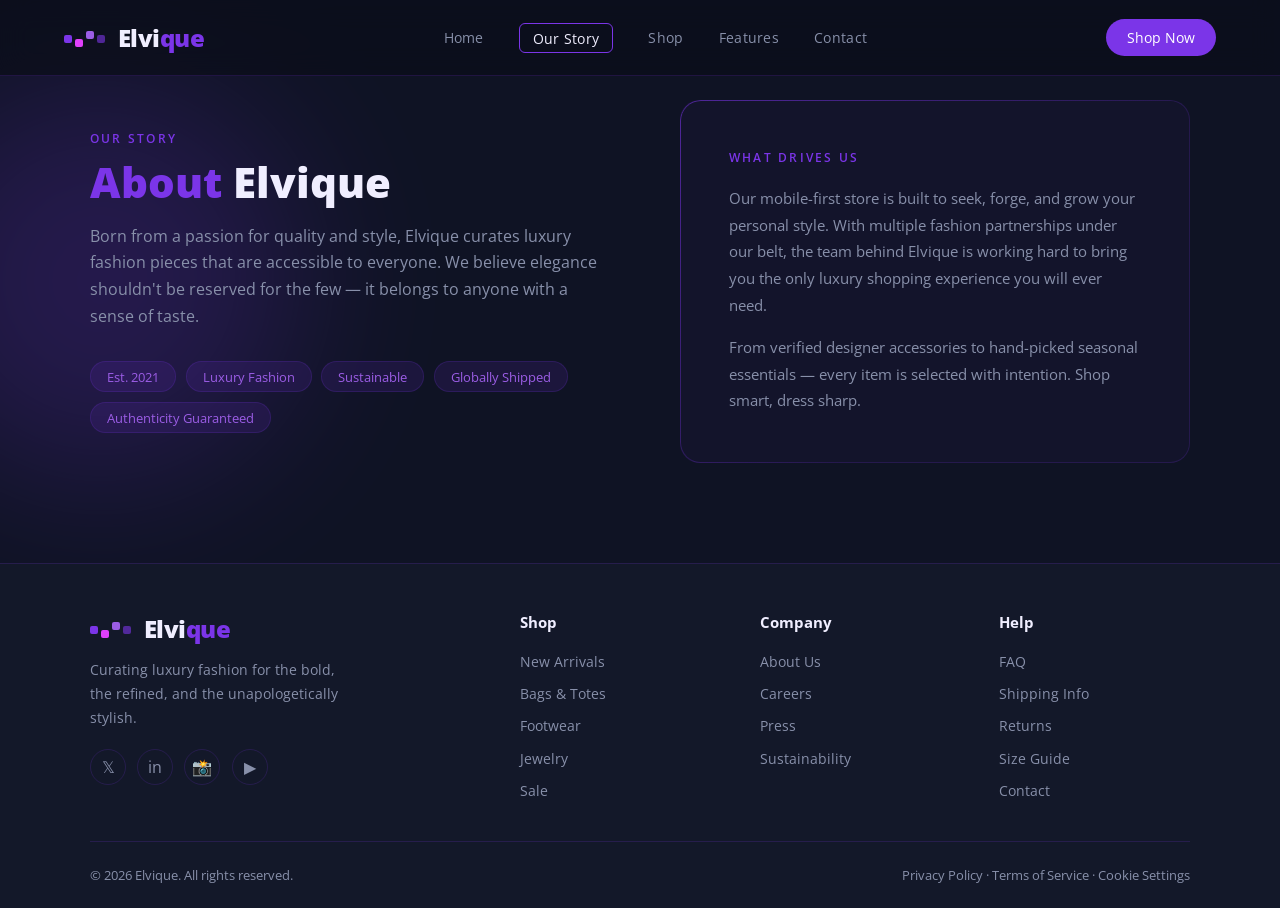
==== about.html @ 3b106684 "v1" ====
<!DOCTYPE html>
<html lang="en">
<head>
  <meta charset="UTF-8" />
  <meta name="viewport" content="width=device-width, initial-scale=1.0" />
  <title>About — Elvique</title>
  <link href="https://fonts.googleapis.com/css2?family=Open+Sans:ital,wght@0,300..800;1,300..800&display=swap" rel="stylesheet">
  <link rel="stylesheet" href="stylesheet.css" />
</head>
<body>

<!-- NAV -->
<nav id="navbar">
  <div class="logo">
    <span class="logo-icon">
      <span></span><span></span><span></span><span></span>
    </span>
    Elvi<span>que</span>
  </div>
  <ul class="nav-links">
    <li><a href="index.html#home">Home</a></li>
    <li><a href="about.html" class="active">Our Story</a></li>
    <li><a href="index.html#products">Shop</a></li>
    <li><a href="index.html#features">Features</a></li>
    <li><a href="contact.html">Contact</a></li>
  </ul>
  <button class="nav-cta" onclick="window.location.href='index.html#products'">Shop Now</button>
  <div class="hamburger" id="hamburger"><span></span><span></span><span></span></div>
</nav>

<!-- ABOUT -->
<section id="about">
  <div class="blob b1"></div>
  <div class="about-inner">
    <div class="reveal">
      <div class="section-label">Our Story</div>
      <h2 class="section-title"><em>About</em> Elvique</h2>
      <p class="section-sub">Born from a passion for quality and style, Elvique curates luxury fashion pieces that are accessible to everyone. We believe elegance shouldn't be reserved for the few — it belongs to anyone with a sense of taste.</p>
      <div class="about-tags">
        <span class="tag">Est. 2021</span>
        <span class="tag">Luxury Fashion</span>
        <span class="tag">Sustainable</span>
        <span class="tag">Globally Shipped</span>
        <span class="tag">Authenticity Guaranteed</span>
      </div>
    </div>
    <div class="about-box reveal">
      <div class="section-label" style="margin-bottom:1.2rem;">What Drives Us</div>
      <p style="color:var(--muted);line-height:1.75;font-size:.95rem;">Our mobile-first store is built to seek, forge, and grow your personal style. With multiple fashion partnerships under our belt, the team behind Elvique is working hard to bring you the only luxury shopping experience you will ever need.</p>
      <p style="color:var(--muted);line-height:1.75;font-size:.95rem;margin-top:1rem;">From verified designer accessories to hand-picked seasonal essentials — every item is selected with intention. Shop smart, dress sharp.</p>
    </div>
  </div>
</section>
<!-- FOOTER -->
<footer>
  <div class="footer-inner">
    <div>
      <div class="logo footer-brand">
        <span class="logo-icon"><span></span><span></span><span></span><span></span></span>
        Elvi<span>que</span>
      </div>
      <p class="footer-desc">Curating luxury fashion for the bold, the refined, and the unapologetically stylish.</p>
      <div class="footer-social">
        <a class="social-btn" href="#">𝕏</a>
        <a class="social-btn" href="#">in</a>
        <a class="social-btn" href="#">📸</a>
        <a class="social-btn" href="#">▶</a>
      </div>
    </div>
    <div class="footer-col">
      <h4>Shop</h4>
      <ul>
        <li><a href="#">New Arrivals</a></li>
        <li><a href="#">Bags & Totes</a></li>
        <li><a href="#">Footwear</a></li>
        <li><a href="#">Jewelry</a></li>
        <li><a href="#">Sale</a></li>
      </ul>
    </div>
    <div class="footer-col">
      <h4>Company</h4>
      <ul>
        <li><a href="about.html">About Us</a></li>
        <li><a href="#">Careers</a></li>
        <li><a href="#">Press</a></li>
        <li><a href="#">Sustainability</a></li>
      </ul>
    </div>
    <div class="footer-col">
      <h4>Help</h4>
      <ul>
        <li><a href="#">FAQ</a></li>
        <li><a href="#">Shipping Info</a></li>
        <li><a href="#">Returns</a></li>
        <li><a href="#">Size Guide</a></li>
        <li><a href="contact.html">Contact</a></li>
      </ul>
    </div>
  </div>
  <div class="footer-bottom">
    <span>© 2026 Elvique. All rights reserved.</span>
    <span>Privacy Policy · Terms of Service · Cookie Settings</span>
  </div>
</footer>

<!-- CART TOAST -->
<div class="cart-toast" id="cartToast">
  <div class="toast-icon">🛍️</div>
  <div class="toast-text">Added <strong id="toastName"></strong> to your cart!</div>
</div>

<script src="script.js"></script>
</body>
</html>
---- stylesheet.css ----
*, *::before, *::after { box-sizing: border-box; margin: 0; padding: 0; }

    :root {
      --navy:   #0b0e1a;
      --dark:   #0f1324;
      --card:   #131829;
      --purple: #7b35e8;
      --violet: #9b5de5;
      --pink:   #e040fb;
      --white:  #f0eeff;
      --muted:  #8890aa;
      --border: rgba(123,53,232,.18);
    }

    html { scroll-behavior: smooth; }

    body {
      background: var(--navy);
      color: var(--white);
      font-family: "Open Sans", sans-serif;
      overflow-x: hidden;
    }

    /* ── BLOBS ── */
    .blob {
      position: absolute;
      border-radius: 50%;
      filter: blur(80px);
      opacity: .35;
      pointer-events: none;
    }

    /* ── NAV ── */
    nav {
      position: fixed;
      top: 0; left: 0; right: 0;
      z-index: 100;
      display: flex;
      align-items: center;
      justify-content: space-between;
      padding: 1.2rem 5%;
      background: rgba(11,14,26,.75);
      backdrop-filter: blur(14px);
      border-bottom: 1px solid var(--border);
      transition: background .3s;
    }

    .logo {
      font-family: "Open Sans", sans-serif;
      font-size: 1.5rem;
      font-weight: 800;
      letter-spacing: -.02em;
    }
    .logo span { color: var(--purple); }

    .logo-icon {
      display: inline-flex;
      gap: 3px;
      margin-right: .45rem;
      vertical-align: middle;
    }
    .logo-icon span {
      display: block;
      width: 8px; height: 8px;
      border-radius: 2px;
    }
    .logo-icon span:nth-child(1){ background: var(--purple); }
    .logo-icon span:nth-child(2){ background: var(--pink); margin-top: 4px; }
    .logo-icon span:nth-child(3){ background: var(--violet); margin-top: -4px; }
    .logo-icon span:nth-child(4){ background: var(--purple); opacity:.6; }

    .nav-links { display: flex; gap: 2.2rem; list-style: none; }
    .nav-links a {
      color: var(--muted);
      text-decoration: none;
      font-size: .9rem;
      letter-spacing: .02em;
      transition: color .2s;
    }
    .nav-links a:hover, .nav-links a.active { color: var(--white); }
    .nav-links a.active {
      border: 1px solid var(--purple);
      padding: .3rem .8rem;
      border-radius: 6px;
      color: var(--white);
    }

    .nav-cta {
      background: var(--purple);
      color: #fff;
      border: none;
      padding: .55rem 1.3rem;
      border-radius: 50px;
      font-size: .88rem;
      font-family: "Open Sans", sans-serif;
      cursor: pointer;
      transition: background .2s, transform .15s;
    }
    .nav-cta:hover { background: var(--violet); transform: translateY(-1px); }

    .hamburger { display: none; flex-direction: column; gap: 5px; cursor: pointer; }
    .hamburger span { display: block; width: 24px; height: 2px; background: var(--white); border-radius: 2px; transition: .3s; }

    /* ── HERO ── */
    #home {
      position: relative;
      min-height: 100vh;
      display: flex;
      align-items: center;
      padding: 120px 5% 80px;
      overflow: hidden;
    }

    #home .blob.b1 { width: 520px; height: 520px; background: var(--purple); top: -80px; right: -100px; }
    #home .blob.b2 { width: 320px; height: 320px; background: var(--pink); bottom: 60px; right: 200px; opacity:.2; }
    #home .blob.b3 { width: 280px; height: 280px; background: var(--violet); top: 150px; left: -60px; opacity:.15; }

    .hero-inner {
      display: grid;
      grid-template-columns: 1fr 1fr;
      gap: 4rem;
      align-items: center;
      width: 100%;
      max-width: 1200px;
      margin: 0 auto;
    }

    .hero-text h1 {
      font-family: "Open Sans", sans-serif;
      font-size: clamp(2.6rem, 5vw, 4rem);
      font-weight: 800;
      line-height: 1.1;
      margin-bottom: 1.2rem;
    }
    .hero-text h1 em { font-style: normal; color: var(--purple); }

    .hero-text p {
      color: var(--muted);
      font-size: 1.05rem;
      line-height: 1.7;
      max-width: 440px;
      margin-bottom: 2rem;
    }

    .hero-btns { display: flex; gap: 1rem; flex-wrap: wrap; }

    .btn-primary {
      background: linear-gradient(135deg, var(--purple), var(--pink));
      color: #fff;
      border: none;
      padding: .85rem 2rem;
      border-radius: 50px;
      font-size: 1rem;
      font-family: "Open Sans", sans-serif;
      cursor: pointer;
      transition: transform .2s, box-shadow .2s;
      text-decoration: none;
      display: inline-block;
    }
    .btn-primary:hover { transform: translateY(-2px); box-shadow: 0 8px 28px rgba(123,53,232,.4); }

    .btn-outline {
      background: transparent;
      color: var(--white);
      border: 1px solid var(--border);
      padding: .85rem 2rem;
      border-radius: 50px;
      font-size: 1rem;
      font-family: "Open Sans", sans-serif;
      cursor: pointer;
      transition: border-color .2s, background .2s;
      text-decoration: none;
      display: inline-block;
    }
    .btn-outline:hover { border-color: var(--purple); background: rgba(123,53,232,.08); }

    /* phone mockup area */
    .hero-visual {
      position: relative;
      display: flex;
      justify-content: center;
      align-items: center;
    }

    .blob-bg {
      position: absolute;
      width: 380px; height: 380px;
      background: var(--purple);
      border-radius: 50%;
      filter: blur(60px);
      opacity: .45;
    }
    .blob-bg.sm {
      width: 160px; height: 160px;
      background: var(--pink);
      top: 30px; right: 20px;
      opacity: .35;
    }

    .phones {
      position: relative;
      z-index: 2;
      display: flex;
      gap: 1rem;
      align-items: flex-end;
    }

    .phone-card {
      background: #fff;
      border-radius: 22px;
      overflow: hidden;
      box-shadow: 0 24px 60px rgba(0,0,0,.5);
    }
    .phone-card.main { width: 160px; height: 290px; }
    .phone-card.side { width: 130px; height: 240px; transform: rotate(4deg) translateY(20px); }

    .phone-screen {
      width: 100%; height: 100%;
      background: linear-gradient(160deg, #f8f6ff 0%, #ede8ff 100%);
      display: flex;
      flex-direction: column;
      padding: 12px 10px 8px;
      font-family: "Open Sans", sans-serif;
    }

    .ph-topbar { display: flex; align-items: center; justify-content: space-between; margin-bottom: 10px; }
    .ph-topbar .ph-dot { width: 8px; height: 8px; border-radius: 50%; background: var(--purple); }
    .ph-topbar .ph-time { font-size: 9px; color: #666; font-weight: 600; }

    .ph-product { display: flex; flex-direction: column; gap: 6px; }
    .ph-img { width: 100%; height: 100px; background: linear-gradient(135deg, #e8d8ff, #d8c8ff); border-radius: 12px; display: flex; align-items: center; justify-content: center; font-size: 32px; }
    .ph-name { font-size: 10px; font-weight: 700; color: #1a1a2e; }
    .ph-price { font-size: 9px; color: var(--purple); font-weight: 600; }
    .ph-badge { background: var(--purple); color: #fff; font-size: 8px; padding: 2px 7px; border-radius: 20px; align-self: flex-start; }
    .ph-btn { background: linear-gradient(135deg, var(--purple), var(--pink)); color: #fff; border: none; border-radius: 20px; padding: 6px; font-size: 9px; font-weight: 600; cursor: pointer; text-align: center; margin-top: 4px; }

    .ph-list { display: flex; flex-direction: column; gap: 5px; }
    .ph-list-item { display: flex; align-items: center; gap: 6px; padding: 5px; background: rgba(123,53,232,.07); border-radius: 8px; }
    .ph-list-dot { width: 22px; height: 22px; border-radius: 6px; background: linear-gradient(135deg, #d8c8ff, #e8d8ff); display: flex; align-items: center; justify-content: center; font-size: 12px; flex-shrink: 0; }
    .ph-list-info { flex: 1; }
    .ph-list-name { font-size: 8px; font-weight: 600; color: #1a1a2e; }
    .ph-list-sub  { font-size: 7px; color: #888; }
    .ph-tag { font-size: 7px; background: #ffd700; color: #333; border-radius: 4px; padding: 1px 4px; font-weight: 600; }

    /* ── STATS ── */
    .stats-bar {
      background: var(--card);
      border-top: 1px solid var(--border);
      border-bottom: 1px solid var(--border);
      padding: 2rem 5%;
    }
    .stats-inner {
      max-width: 900px;
      margin: 0 auto;
      display: flex;
      justify-content: space-around;
      gap: 2rem;
      text-align: center;
    }
    .stat-num {
      font-family: "Open Sans", sans-serif;
      font-size: 2rem;
      font-weight: 800;
      color: var(--purple);
    }
    .stat-label { font-size: .82rem; color: var(--muted); margin-top: .2rem; }

    /* ── SECTION COMMON ── */
    section { padding: 100px 5%; position: relative; overflow: hidden; }
    .section-label {
      font-size: .78rem;
      font-weight: 600;
      letter-spacing: .18em;
      text-transform: uppercase;
      color: var(--purple);
      margin-bottom: .75rem;
    }
    .section-title {
      font-family: "Open Sans", sans-serif;
      font-size: clamp(1.8rem, 3.5vw, 2.6rem);
      font-weight: 800;
      line-height: 1.15;
      margin-bottom: 1rem;
    }
    .section-title em { font-style: normal; color: var(--purple); }
    .section-sub {
      color: var(--muted);
      max-width: 520px;
      line-height: 1.7;
      font-size: .98rem;
    }

    /* ── ABOUT ── */
    #about { background: var(--dark); }
    #about .blob.b1 { width: 400px; height: 400px; background: var(--purple); left: -100px; top: 50%; transform: translateY(-50%); opacity: .2; }

    .about-inner {
      max-width: 1100px;
      margin: 0 auto;
      display: grid;
      grid-template-columns: 1fr 1fr;
      gap: 5rem;
      align-items: center;
    }

    .about-box {
      border: 1px solid var(--border);
      border-radius: 20px;
      padding: 3rem;
      position: relative;
      background: rgba(123,53,232,.04);
    }

    .about-box::before {
      content: '';
      position: absolute;
      inset: -1px;
      border-radius: 21px;
      padding: 1px;
      background: linear-gradient(135deg, rgba(123,53,232,.5), transparent 60%);
      -webkit-mask: linear-gradient(#fff 0 0) content-box, linear-gradient(#fff 0 0);
      mask: linear-gradient(#fff 0 0) content-box, linear-gradient(#fff 0 0);
      -webkit-mask-composite: xor;
      mask-composite: exclude;
      pointer-events: none;
    }

    .about-tags { display: flex; flex-wrap: wrap; gap: .6rem; margin-top: 2rem; }
    .tag {
      background: rgba(123,53,232,.12);
      border: 1px solid var(--border);
      color: var(--violet);
      padding: .35rem 1rem;
      border-radius: 50px;
      font-size: .82rem;
    }

    /* ── PRODUCTS ── */
    #products .blob.b1 { width: 500px; height: 500px; background: var(--purple); right: -150px; top: 0; opacity: .15; }

    .products-header {
      max-width: 1100px;
      margin: 0 auto 3rem;
      display: flex;
      justify-content: space-between;
      align-items: flex-end;
      flex-wrap: wrap;
      gap: 1rem;
    }

    .filter-tabs { display: flex; gap: .5rem; flex-wrap: wrap; }
    .filter-tab {
      background: transparent;
      border: 1px solid var(--border);
      color: var(--muted);
      padding: .45rem 1.1rem;
      border-radius: 50px;
      font-size: .85rem;
      cursor: pointer;
      transition: .2s;
      font-family: "Open Sans", sans-serif;
    }
    .filter-tab.active, .filter-tab:hover {
      background: var(--purple);
      border-color: var(--purple);
      color: #fff;
    }

    .products-grid {
      max-width: 1100px;
      margin: 0 auto;
      display: grid;
      grid-template-columns: repeat(auto-fill, minmax(240px, 1fr));
      gap: 1.5rem;
    }

    .product-card {
      background: var(--card);
      border: 1px solid var(--border);
      border-radius: 18px;
      overflow: hidden;
      transition: transform .25s, box-shadow .25s;
      cursor: pointer;
    }
    .product-card:hover { transform: translateY(-6px); box-shadow: 0 20px 50px rgba(123,53,232,.2); }

    .product-img {
      height: 200px;
      background: linear-gradient(135deg, #1a1535, #251e4a);
      display: flex;
      align-items: center;
      justify-content: center;
      font-size: 4rem;
      position: relative;
    }

    .product-badge {
      position: absolute;
      top: 12px; left: 12px;
      background: var(--purple);
      color: #fff;
      font-size: .72rem;
      font-weight: 600;
      padding: .25rem .7rem;
      border-radius: 20px;
    }
    .product-badge.sale { background: #e040fb; }
    .product-badge.new  { background: #00c9a7; }

    .product-wish {
      position: absolute;
      top: 12px; right: 12px;
      width: 34px; height: 34px;
      background: rgba(11,14,26,.7);
      border: 1px solid var(--border);
      border-radius: 50%;
      display: flex; align-items: center; justify-content: center;
      font-size: 1rem;
      cursor: pointer;
      transition: background .2s;
    }
    .product-wish:hover { background: rgba(224,64,251,.2); }

    .product-info { padding: 1.1rem 1.2rem 1.3rem; }
    .product-cat { font-size: .73rem; color: var(--muted); margin-bottom: .3rem; text-transform: uppercase; letter-spacing: .06em; }
    .product-name { font-family: "Open Sans", sans-serif; font-size: 1.02rem; font-weight: 700; margin-bottom: .6rem; }
    .product-footer { display: flex; align-items: center; justify-content: space-between; }
    .product-price { font-weight: 700; color: var(--white); }
    .product-price del { color: var(--muted); font-size: .85rem; margin-left: .4rem; font-weight: 400; }
    .product-add {
      width: 36px; height: 36px;
      background: linear-gradient(135deg, var(--purple), var(--pink));
      border: none;
      border-radius: 50%;
      color: #fff;
      font-size: 1.3rem;
      cursor: pointer;
      display: flex; align-items: center; justify-content: center;
      transition: transform .15s;
    }
    .product-add:hover { transform: scale(1.1); }

    /* ── FEATURES ── */
    #features { background: var(--dark); }
    #features .blob.b1 { width: 400px; height: 400px; background: var(--pink); right: -60px; bottom: -60px; opacity: .12; }

    .features-inner {
      max-width: 1100px;
      margin: 0 auto;
      display: grid;
      grid-template-columns: 1fr 1fr;
      gap: 5rem;
      align-items: center;
    }

    .features-list { display: flex; flex-direction: column; gap: 1.5rem; margin-top: 2.5rem; }

    .feature-item {
      display: flex;
      gap: 1.2rem;
      align-items: flex-start;
      padding: 1.2rem;
      border-radius: 14px;
      border: 1px solid transparent;
      transition: border-color .2s, background .2s;
      cursor: default;
    }
    .feature-item:hover { border-color: var(--border); background: rgba(123,53,232,.05); }

    .fi-icon {
      width: 46px; height: 46px;
      border-radius: 12px;
      background: rgba(123,53,232,.15);
      display: flex; align-items: center; justify-content: center;
      font-size: 1.4rem;
      flex-shrink: 0;
    }

    .fi-title { font-family: "Open Sans", sans-serif; font-weight: 700; margin-bottom: .35rem; }
    .fi-desc { color: var(--muted); font-size: .9rem; line-height: 1.6; }

    .features-visual {
      display: grid;
      grid-template-columns: 1fr 1fr;
      gap: 1rem;
    }

    .fv-card {
      background: var(--card);
      border: 1px solid var(--border);
      border-radius: 16px;
      padding: 1.5rem;
      text-align: center;
      transition: transform .2s;
    }
    .fv-card:hover { transform: translateY(-4px); }
    .fv-card:first-child { grid-column: 1/-1; }
    .fv-icon { font-size: 2.2rem; margin-bottom: .7rem; }
    .fv-title { font-family: "Open Sans", sans-serif; font-weight: 700; font-size: .95rem; margin-bottom: .3rem; }
    .fv-sub { color: var(--muted); font-size: .8rem; }

    /* ── TESTIMONIALS ── */
    #testimonials .blob.b1 { width: 450px; height: 450px; background: var(--purple); left: -120px; top: 50%; transform: translateY(-50%); opacity: .12; }

    .testi-inner { max-width: 1100px; margin: 0 auto; }
    .testi-header { text-align: center; margin-bottom: 3rem; }
    .testi-header .section-sub { margin: 0 auto; }

    .testi-grid { display: grid; grid-template-columns: repeat(auto-fill, minmax(300px, 1fr)); gap: 1.5rem; }

    .testi-card {
      background: var(--card);
      border: 1px solid var(--border);
      border-radius: 18px;
      padding: 1.8rem;
      transition: transform .2s;
    }
    .testi-card:hover { transform: translateY(-4px); }

    .stars { color: #f5b800; font-size: 1rem; margin-bottom: 1rem; letter-spacing: 2px; }
    .testi-text { color: var(--muted); font-size: .94rem; line-height: 1.7; margin-bottom: 1.5rem; font-style: italic; }
    .testi-author { display: flex; align-items: center; gap: .9rem; }
    .testi-avatar { width: 42px; height: 42px; border-radius: 50%; background: linear-gradient(135deg, var(--purple), var(--pink)); display: flex; align-items: center; justify-content: center; font-weight: 700; font-size: 1rem; flex-shrink: 0; }
    .testi-name { font-weight: 600; font-size: .9rem; }
    .testi-role { font-size: .78rem; color: var(--muted); }

    /* ── CONTACT ── */
    #contact { background: var(--dark); }
    #contact .blob.b1 { width: 500px; height: 500px; background: var(--purple); right: -120px; bottom: -80px; opacity: .18; }
    #contact .blob.b2 { width: 250px; height: 250px; background: var(--pink); left: 50px; top: 50px; opacity: .1; }

    .contact-inner {
      max-width: 1100px;
      margin: 0 auto;
      display: grid;
      grid-template-columns: 1fr 1fr;
      gap: 5rem;
      align-items: start;
    }

    .contact-info { display: flex; flex-direction: column; gap: 1.5rem; margin-top: 2rem; }
    .ci-item { display: flex; gap: 1rem; align-items: flex-start; }
    .ci-icon { width: 42px; height: 42px; border-radius: 10px; background: rgba(123,53,232,.15); display: flex; align-items: center; justify-content: center; font-size: 1.2rem; flex-shrink: 0; }
    .ci-label { font-size: .78rem; color: var(--muted); margin-bottom: .2rem; text-transform: uppercase; letter-spacing: .06em; }
    .ci-val { font-size: .95rem; color: var(--white); }

    .contact-form { display: flex; flex-direction: column; gap: 1.1rem; }
    .form-row { display: grid; grid-template-columns: 1fr 1fr; gap: 1rem; }

    .form-group label { display: block; font-size: .82rem; color: var(--muted); margin-bottom: .45rem; }
    .form-group input,
    .form-group textarea,
    .form-group select {
      width: 100%;
      background: var(--card);
      border: 1px solid var(--border);
      color: var(--white);
      padding: .8rem 1rem;
      border-radius: 10px;
      font-size: .9rem;
      font-family: "Open Sans", sans-serif;
      outline: none;
      transition: border-color .2s;
      resize: vertical;
    }
    .form-group input:focus,
    .form-group textarea:focus,
    .form-group select:focus { border-color: var(--purple); }
    .form-group textarea { min-height: 120px; }

    .form-submit {
      background: linear-gradient(135deg, var(--purple), var(--pink));
      color: #fff;
      border: none;
      padding: .95rem;
      border-radius: 10px;
      font-size: 1rem;
      font-family: "Open Sans", sans-serif;
      font-weight: 600;
      cursor: pointer;
      transition: opacity .2s, transform .15s;
    }
    .form-submit:hover { opacity: .9; transform: translateY(-1px); }

    /* ── FOOTER ── */
    footer {
      background: var(--card);
      border-top: 1px solid var(--border);
      padding: 3rem 5% 1.5rem;
    }
    .footer-inner {
      max-width: 1100px;
      margin: 0 auto;
      display: grid;
      grid-template-columns: 2fr 1fr 1fr 1fr;
      gap: 3rem;
    }
    .footer-brand .logo { font-size: 1.3rem; display: flex; align-items: center; }
    .footer-desc { color: var(--muted); font-size: .88rem; line-height: 1.7; margin-top: .8rem; max-width: 260px; }
    .footer-social { display: flex; gap: .7rem; margin-top: 1.2rem; }
    .social-btn {
      width: 36px; height: 36px;
      border-radius: 50%;
      border: 1px solid var(--border);
      background: transparent;
      color: var(--muted);
      display: flex; align-items: center; justify-content: center;
      font-size: 1rem;
      cursor: pointer;
      transition: border-color .2s, color .2s;
      text-decoration: none;
    }
    .social-btn:hover { border-color: var(--purple); color: var(--purple); }

    .footer-col h4 { font-family: "Open Sans", sans-serif; font-weight: 700; margin-bottom: 1.1rem; font-size: .95rem; }
    .footer-col ul { list-style: none; display: flex; flex-direction: column; gap: .65rem; }
    .footer-col ul a { color: var(--muted); text-decoration: none; font-size: .88rem; transition: color .2s; }
    .footer-col ul a:hover { color: var(--white); }

    .footer-bottom {
      max-width: 1100px;
      margin: 2.5rem auto 0;
      padding-top: 1.5rem;
      border-top: 1px solid var(--border);
      display: flex;
      justify-content: space-between;
      align-items: center;
      font-size: .82rem;
      color: var(--muted);
      flex-wrap: wrap;
      gap: 1rem;
    }

    /* ── CART TOAST ── */
    .cart-toast {
      position: fixed;
      bottom: 2rem; right: 2rem;
      background: var(--card);
      border: 1px solid var(--purple);
      border-radius: 14px;
      padding: 1rem 1.4rem;
      display: flex;
      align-items: center;
      gap: .8rem;
      box-shadow: 0 10px 40px rgba(0,0,0,.4);
      z-index: 200;
      transform: translateY(120px);
      opacity: 0;
      transition: transform .35s cubic-bezier(.34,1.56,.64,1), opacity .3s;
      pointer-events: none;
    }
    .cart-toast.show { transform: translateY(0); opacity: 1; pointer-events: auto; }
    .toast-icon { font-size: 1.4rem; }
    .toast-text { font-size: .9rem; }
    .toast-text strong { color: var(--purple); }

    /* ── RESPONSIVE ── */
    @media (max-width: 900px) {
      .hero-inner, .about-inner, .features-inner, .contact-inner { grid-template-columns: 1fr; gap: 3rem; }
      .hero-visual { order: -1; }
      .phones { justify-content: center; }
      .footer-inner { grid-template-columns: 1fr 1fr; }
      .features-visual { margin-top: 0; }
    }

    @media (max-width: 640px) {
      .nav-links { display: none; }
      .nav-cta { display: none; }
      .hamburger { display: flex; }
      .footer-inner { grid-template-columns: 1fr; }
      .form-row { grid-template-columns: 1fr; }
      .stats-inner { flex-wrap: wrap; }
    }

    /* Mobile nav open state */
    .nav-links.mobile-open {
      display: flex !important;
      flex-direction: column;
      position: fixed;
      top: 65px;
      left: 0; right: 0;
      background: rgba(11,14,26,.97);
      backdrop-filter: blur(16px);
      border-bottom: 1px solid var(--border);
      padding: 1.5rem 5% 2rem;
      gap: 1.4rem;
      z-index: 99;
    }

    .nav-links.mobile-open a {
      font-size: 1.1rem;
      color: var(--white);
    }

    .hamburger.open span:nth-child(1) { transform: translateY(7px) rotate(45deg); }
    .hamburger.open span:nth-child(2) { opacity: 0; }
    .hamburger.open span:nth-child(3) { transform: translateY(-7px) rotate(-45deg); }

    /* scroll reveal */
    .reveal { opacity: 0; transform: translateY(30px); transition: opacity .6s ease, transform .6s ease; }
    .reveal.visible { opacity: 1; transform: translateY(0); }
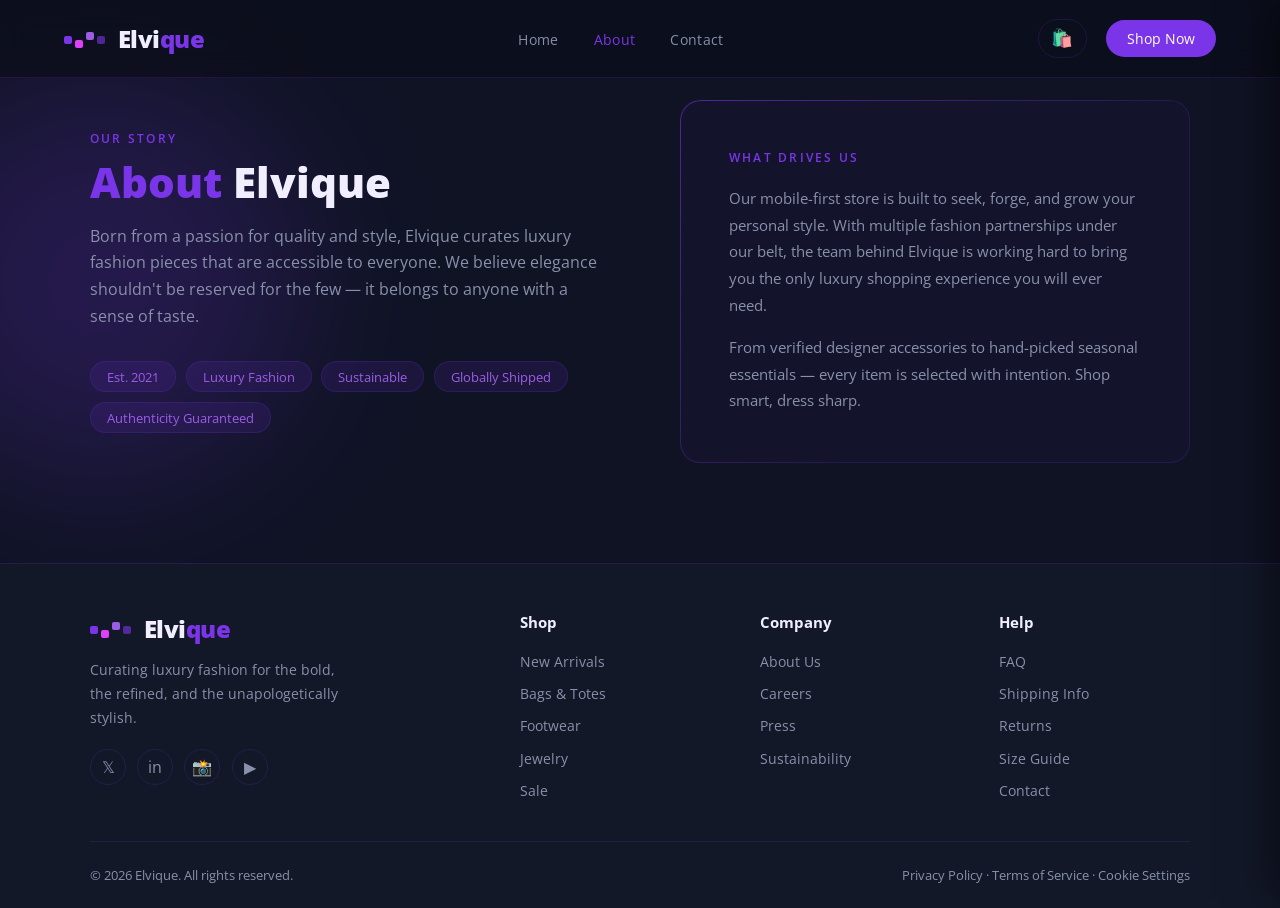
==== commit 7a17ff9b: "checkout functionality added" ====
--- a/about.html
+++ b/about.html
@@ -19,13 +19,17 @@
   </div>
   <ul class="nav-links">
     <li><a href="index.html#home">Home</a></li>
-    <li><a href="about.html" class="active">Our Story</a></li>
-    <li><a href="index.html#products">Shop</a></li>
-    <li><a href="index.html#features">Features</a></li>
+    <li><a href="about.html" class="active">About</a></li>
     <li><a href="contact.html">Contact</a></li>
   </ul>
-  <button class="nav-cta" onclick="window.location.href='index.html#products'">Shop Now</button>
-  <div class="hamburger" id="hamburger"><span></span><span></span><span></span></div>
+  <div class="nav-right-group">
+    <button class="nav-cart-btn" onclick="toggleCartDrawer(true)" aria-label="Open Cart">
+      <span class="nav-cart-icon">🛍️</span>
+      <span class="nav-cart-badge" id="cartBadge">0</span>
+    </button>
+    <button class="nav-cta" onclick="window.location.href='index.html#products'">Shop Now</button>
+    <div class="hamburger" id="hamburger"><span></span><span></span><span></span></div>
+  </div>
 </nav>
 
 <!-- ABOUT -->
@@ -109,6 +113,26 @@
   <div class="toast-text">Added <strong id="toastName"></strong> to your cart!</div>
 </div>
 
+<!-- CART OVERLAY & DRAWER -->
+<div class="cart-overlay" id="cartOverlay" onclick="toggleCartDrawer(false)"></div>
+<div class="cart-drawer" id="cartDrawer">
+  <div class="cart-drawer-header">
+    <h3>Your Cart (<span id="cartCountHeader">0</span>)</h3>
+    <button class="cart-drawer-close" onclick="toggleCartDrawer(false)" aria-label="Close Cart">✕</button>
+  </div>
+  <div class="cart-drawer-items" id="cartDrawerItems">
+    <!-- Dynamic cart items -->
+  </div>
+  <div class="cart-drawer-footer">
+    <div class="cart-total-row">
+      <span>Subtotal</span>
+      <span id="cartSubtotal">Rs. 0</span>
+    </div>
+    <button class="checkout-btn" onclick="checkoutCart()">Proceed to Checkout</button>
+    <button class="clear-cart-btn" onclick="clearCart()">Clear Cart</button>
+  </div>
+</div>
+
 <script src="script.js"></script>
 </body>
 </html>
--- a/stylesheet.css
+++ b/stylesheet.css
@@ -77,12 +77,9 @@
       letter-spacing: .02em;
       transition: color .2s;
     }
-    .nav-links a:hover, .nav-links a.active { color: var(--white); }
+    .nav-links a:hover { color: var(--white); }
     .nav-links a.active {
-      border: 1px solid var(--purple);
-      padding: .3rem .8rem;
-      border-radius: 6px;
-      color: var(--white);
+      color: var(--purple);
     }
 
     .nav-cta {
@@ -440,90 +437,6 @@
     }
     .product-add:hover { transform: scale(1.1); }
 
-    /* ── FEATURES ── */
-    #features { background: var(--dark); }
-    #features .blob.b1 { width: 400px; height: 400px; background: var(--pink); right: -60px; bottom: -60px; opacity: .12; }
-
-    .features-inner {
-      max-width: 1100px;
-      margin: 0 auto;
-      display: grid;
-      grid-template-columns: 1fr 1fr;
-      gap: 5rem;
-      align-items: center;
-    }
-
-    .features-list { display: flex; flex-direction: column; gap: 1.5rem; margin-top: 2.5rem; }
-
-    .feature-item {
-      display: flex;
-      gap: 1.2rem;
-      align-items: flex-start;
-      padding: 1.2rem;
-      border-radius: 14px;
-      border: 1px solid transparent;
-      transition: border-color .2s, background .2s;
-      cursor: default;
-    }
-    .feature-item:hover { border-color: var(--border); background: rgba(123,53,232,.05); }
-
-    .fi-icon {
-      width: 46px; height: 46px;
-      border-radius: 12px;
-      background: rgba(123,53,232,.15);
-      display: flex; align-items: center; justify-content: center;
-      font-size: 1.4rem;
-      flex-shrink: 0;
-    }
-
-    .fi-title { font-family: "Open Sans", sans-serif; font-weight: 700; margin-bottom: .35rem; }
-    .fi-desc { color: var(--muted); font-size: .9rem; line-height: 1.6; }
-
-    .features-visual {
-      display: grid;
-      grid-template-columns: 1fr 1fr;
-      gap: 1rem;
-    }
-
-    .fv-card {
-      background: var(--card);
-      border: 1px solid var(--border);
-      border-radius: 16px;
-      padding: 1.5rem;
-      text-align: center;
-      transition: transform .2s;
-    }
-    .fv-card:hover { transform: translateY(-4px); }
-    .fv-card:first-child { grid-column: 1/-1; }
-    .fv-icon { font-size: 2.2rem; margin-bottom: .7rem; }
-    .fv-title { font-family: "Open Sans", sans-serif; font-weight: 700; font-size: .95rem; margin-bottom: .3rem; }
-    .fv-sub { color: var(--muted); font-size: .8rem; }
-
-    /* ── TESTIMONIALS ── */
-    #testimonials .blob.b1 { width: 450px; height: 450px; background: var(--purple); left: -120px; top: 50%; transform: translateY(-50%); opacity: .12; }
-
-    .testi-inner { max-width: 1100px; margin: 0 auto; }
-    .testi-header { text-align: center; margin-bottom: 3rem; }
-    .testi-header .section-sub { margin: 0 auto; }
-
-    .testi-grid { display: grid; grid-template-columns: repeat(auto-fill, minmax(300px, 1fr)); gap: 1.5rem; }
-
-    .testi-card {
-      background: var(--card);
-      border: 1px solid var(--border);
-      border-radius: 18px;
-      padding: 1.8rem;
-      transition: transform .2s;
-    }
-    .testi-card:hover { transform: translateY(-4px); }
-
-    .stars { color: #f5b800; font-size: 1rem; margin-bottom: 1rem; letter-spacing: 2px; }
-    .testi-text { color: var(--muted); font-size: .94rem; line-height: 1.7; margin-bottom: 1.5rem; font-style: italic; }
-    .testi-author { display: flex; align-items: center; gap: .9rem; }
-    .testi-avatar { width: 42px; height: 42px; border-radius: 50%; background: linear-gradient(135deg, var(--purple), var(--pink)); display: flex; align-items: center; justify-content: center; font-weight: 700; font-size: 1rem; flex-shrink: 0; }
-    .testi-name { font-weight: 600; font-size: .9rem; }
-    .testi-role { font-size: .78rem; color: var(--muted); }
-
     /* ── CONTACT ── */
     #contact { background: var(--dark); }
     #contact .blob.b1 { width: 500px; height: 500px; background: var(--purple); right: -120px; bottom: -80px; opacity: .18; }
@@ -653,6 +566,651 @@
     .toast-icon { font-size: 1.4rem; }
     .toast-text { font-size: .9rem; }
     .toast-text strong { color: var(--purple); }
+
+    /* ── NAV RIGHT GROUP & CART BUTTON ── */
+    .nav-right-group {
+      display: flex;
+      align-items: center;
+      gap: 1.2rem;
+    }
+    .nav-cart-btn {
+      background: transparent;
+      border: 1px solid var(--border);
+      color: var(--white);
+      padding: .5rem .8rem;
+      border-radius: 50px;
+      font-size: 1.1rem;
+      cursor: pointer;
+      position: relative;
+      display: flex;
+      align-items: center;
+      justify-content: center;
+      transition: background .2s, border-color .2s, transform .15s;
+    }
+    .nav-cart-btn:hover {
+      background: rgba(123,53,232,.1);
+      border-color: var(--purple);
+      transform: scale(1.05);
+    }
+    .nav-cart-icon {
+      font-size: 1.1rem;
+    }
+    .nav-cart-badge {
+      position: absolute;
+      top: -6px;
+      right: -6px;
+      background: var(--pink);
+      color: #fff;
+      font-size: .7rem;
+      font-weight: 700;
+      width: 18px;
+      height: 18px;
+      border-radius: 50%;
+      display: flex;
+      align-items: center;
+      justify-content: center;
+      box-shadow: 0 2px 8px rgba(224,64,251,.4);
+      animation: badgePop .3s ease-out;
+    }
+    @keyframes badgePop {
+      0% { transform: scale(0); }
+      70% { transform: scale(1.2); }
+      100% { transform: scale(1); }
+    }
+
+    /* ── CART OVERLAY & DRAWER ── */
+    .cart-overlay {
+      position: fixed;
+      top: 0; left: 0; right: 0; bottom: 0;
+      background: rgba(11,14,26,.6);
+      backdrop-filter: blur(8px);
+      z-index: 150;
+      opacity: 0;
+      pointer-events: none;
+      transition: opacity .4s ease;
+    }
+    .cart-overlay.open {
+      opacity: 1;
+      pointer-events: auto;
+    }
+
+    .cart-drawer {
+      position: fixed;
+      top: 0; right: 0; bottom: 0;
+      width: 420px;
+      max-width: 100%;
+      background: rgba(19,24,41,.95);
+      backdrop-filter: blur(20px);
+      border-left: 1px solid var(--border);
+      z-index: 160;
+      display: flex;
+      flex-direction: column;
+      transform: translateX(100%);
+      transition: transform .4s cubic-bezier(.16,1,.3,1);
+      box-shadow: -10px 0 40px rgba(0,0,0,.5);
+    }
+    .cart-drawer.open {
+      transform: translateX(0);
+    }
+
+    .cart-drawer-header {
+      padding: 1.5rem;
+      border-bottom: 1px solid var(--border);
+      display: flex;
+      align-items: center;
+      justify-content: space-between;
+    }
+    .cart-drawer-header h3 {
+      font-size: 1.2rem;
+      font-weight: 700;
+      font-family: "Open Sans", sans-serif;
+    }
+    .cart-drawer-close {
+      background: transparent;
+      border: none;
+      color: var(--muted);
+      font-size: 1.2rem;
+      cursor: pointer;
+      transition: color .2s;
+      width: 32px; height: 32px;
+      display: flex; align-items: center; justify-content: center;
+      border-radius: 50%;
+    }
+    .cart-drawer-close:hover {
+      color: var(--white);
+      background: rgba(255,255,255,.05);
+    }
+
+    .cart-drawer-items {
+      padding: 1.5rem;
+      overflow-y: auto;
+      flex-grow: 1;
+      display: flex;
+      flex-direction: column;
+      gap: 1.2rem;
+    }
+    /* Custom Scrollbar */
+    .cart-drawer-items::-webkit-scrollbar {
+      width: 6px;
+    }
+    .cart-drawer-items::-webkit-scrollbar-track {
+      background: transparent;
+    }
+    .cart-drawer-items::-webkit-scrollbar-thumb {
+      background: var(--border);
+      border-radius: 3px;
+    }
+    .cart-drawer-items::-webkit-scrollbar-thumb:hover {
+      background: var(--purple);
+    }
+
+    .cart-empty-message {
+      text-align: center;
+      color: var(--muted);
+      margin-top: 3rem;
+      font-size: .95rem;
+    }
+    .cart-empty-icon {
+      font-size: 3rem;
+      margin-bottom: 1rem;
+      display: block;
+    }
+    .cart-empty-shop-btn {
+      margin-top: 1.5rem;
+      background: var(--purple);
+      color: var(--white);
+      border: none;
+      padding: .6rem 1.4rem;
+      border-radius: 50px;
+      cursor: pointer;
+      font-family: "Open Sans", sans-serif;
+      font-size: .88rem;
+      transition: background .2s;
+    }
+    .cart-empty-shop-btn:hover {
+      background: var(--violet);
+    }
+
+    .cart-item {
+      display: flex;
+      align-items: center;
+      gap: 1rem;
+      padding-bottom: 1.2rem;
+      border-bottom: 1px solid rgba(123,53,232,.12);
+    }
+    .cart-item-emoji {
+      font-size: 1.8rem;
+      width: 50px; height: 50px;
+      background: var(--dark);
+      border: 1px solid var(--border);
+      border-radius: 12px;
+      display: flex;
+      align-items: center;
+      justify-content: center;
+      flex-shrink: 0;
+    }
+    .cart-item-details {
+      flex-grow: 1;
+    }
+    .cart-item-name {
+      font-size: .95rem;
+      font-weight: 600;
+      color: var(--white);
+      margin-bottom: .2rem;
+    }
+    .cart-item-price {
+      font-size: .85rem;
+      color: var(--muted);
+    }
+    .cart-item-actions {
+      display: flex;
+      align-items: center;
+      justify-content: space-between;
+      margin-top: .5rem;
+    }
+    .cart-qty-selector {
+      display: flex;
+      align-items: center;
+      background: var(--dark);
+      border: 1px solid var(--border);
+      border-radius: 20px;
+      padding: .2rem .5rem;
+      gap: .7rem;
+    }
+    .cart-qty-btn {
+      background: transparent;
+      border: none;
+      color: var(--white);
+      font-size: .9rem;
+      cursor: pointer;
+      width: 20px; height: 20px;
+      display: flex; align-items: center; justify-content: center;
+      transition: color .2s;
+    }
+    .cart-qty-btn:hover {
+      color: var(--purple);
+    }
+    .cart-qty-val {
+      font-size: .85rem;
+      font-weight: 600;
+      min-width: 14px;
+      text-align: center;
+    }
+    .cart-item-remove {
+      background: transparent;
+      border: none;
+      color: var(--muted);
+      cursor: pointer;
+      font-size: .95rem;
+      padding: .2rem;
+      display: flex; align-items: center; justify-content: center;
+      transition: color .2s;
+    }
+    .cart-item-remove:hover {
+      color: var(--pink);
+    }
+
+    .cart-drawer-footer {
+      padding: 1.5rem;
+      border-top: 1px solid var(--border);
+      background: rgba(15,19,36,.8);
+    }
+    .cart-total-row {
+      display: flex;
+      justify-content: space-between;
+      font-size: 1.1rem;
+      font-weight: 700;
+      margin-bottom: 1.2rem;
+    }
+    .cart-total-row span:first-child {
+      color: var(--muted);
+      font-weight: 600;
+    }
+    .checkout-btn {
+      width: 100%;
+      background: linear-gradient(135deg, var(--purple), var(--pink));
+      color: var(--white);
+      border: none;
+      padding: .9rem;
+      border-radius: 12px;
+      font-size: .95rem;
+      font-weight: 700;
+      font-family: "Open Sans", sans-serif;
+      cursor: pointer;
+      box-shadow: 0 4px 15px rgba(123,53,232,.3);
+      transition: transform .15s, opacity .2s;
+    }
+    .checkout-btn:hover {
+      transform: translateY(-1px);
+      opacity: .95;
+    }
+    .clear-cart-btn {
+      width: 100%;
+      background: transparent;
+      border: 1px solid var(--border);
+      color: var(--muted);
+      padding: .5rem;
+      border-radius: 10px;
+      font-size: .8rem;
+      font-family: "Open Sans", sans-serif;
+      cursor: pointer;
+      margin-top: .8rem;
+      transition: border-color .2s, color .2s, background .2s;
+    }
+    .clear-cart-btn:hover {
+      border-color: var(--pink);
+      color: var(--pink);
+      background: rgba(224,64,251,.05);
+    }
+
+    /* ── CHECKOUT PAGE ── */
+    #checkout {
+      padding: 7.5rem 5% 4rem;
+      min-height: calc(100vh - 80px);
+      position: relative;
+    }
+    .checkout-grid {
+      display: grid;
+      grid-template-columns: 1.5fr 1fr;
+      gap: 2.5rem;
+      max-width: 1200px;
+      margin: 0 auto;
+      align-items: start;
+    }
+    .checkout-card {
+      background: var(--card);
+      border: 1px solid var(--border);
+      border-radius: 18px;
+      padding: 2rem;
+      box-shadow: 0 8px 32px rgba(0,0,0,.25);
+    }
+    .checkout-card h3 {
+      font-size: 1.25rem;
+      font-weight: 700;
+      margin-bottom: 1.5rem;
+      font-family: "Open Sans", sans-serif;
+      border-bottom: 1px solid var(--border);
+      padding-bottom: .8rem;
+    }
+    
+    .checkout-form .form-group {
+      margin-bottom: 1.2rem;
+      display: flex;
+      flex-direction: column;
+      gap: .4rem;
+    }
+    .checkout-form .form-group label {
+      font-size: .82rem;
+      font-weight: 600;
+      color: var(--muted);
+      letter-spacing: .02em;
+    }
+    .checkout-form .form-row {
+      display: grid;
+      grid-template-columns: 1fr 1fr;
+      gap: 1.2rem;
+    }
+    
+    .checkout-input {
+      background: var(--dark);
+      border: 1px solid var(--border);
+      border-radius: 10px;
+      padding: .75rem 1rem;
+      color: var(--white);
+      font-family: "Open Sans", sans-serif;
+      font-size: .9rem;
+      width: 100%;
+      transition: border-color .2s, box-shadow .2s;
+    }
+    .checkout-input:focus {
+      border-color: var(--purple);
+      box-shadow: 0 0 10px rgba(123,53,232,.25);
+      outline: none;
+    }
+    .checkout-input::placeholder {
+      color: rgba(136,144,170,.5);
+    }
+    
+    /* Payment Selector */
+    .payment-selector {
+      display: grid;
+      grid-template-columns: repeat(3, 1fr);
+      gap: 1rem;
+      margin-bottom: 1.5rem;
+    }
+    .payment-option {
+      background: var(--dark);
+      border: 1px solid var(--border);
+      border-radius: 12px;
+      padding: .9rem;
+      text-align: center;
+      cursor: pointer;
+      display: flex;
+      flex-direction: column;
+      align-items: center;
+      gap: .4rem;
+      transition: border-color .2s, background .2s, box-shadow .2s, transform .15s;
+    }
+    .payment-option:hover {
+      border-color: var(--purple);
+      transform: translateY(-2px);
+    }
+    .payment-option.active {
+      border-color: var(--pink);
+      background: rgba(224,64,251,.05);
+      box-shadow: 0 4px 15px rgba(224,64,251,.15);
+    }
+    .payment-option-icon {
+      font-size: 1.4rem;
+    }
+    .payment-option-label {
+      font-size: .75rem;
+      font-weight: 700;
+      color: var(--white);
+    }
+    
+    /* Card details visual inputs */
+    .card-details-section {
+      transition: opacity .3s, max-height .3s, margin-top .3s;
+      overflow: hidden;
+    }
+    .card-details-section.hidden {
+      opacity: 0;
+      max-height: 0;
+      margin-top: 0;
+      pointer-events: none;
+    }
+    
+    /* Summary items list */
+    .summary-items-list {
+      display: flex;
+      flex-direction: column;
+      gap: 1.1rem;
+      max-height: 290px;
+      overflow-y: auto;
+      padding-right: .5rem;
+      margin-bottom: 1.5rem;
+    }
+    .summary-items-list::-webkit-scrollbar {
+      width: 4px;
+    }
+    .summary-items-list::-webkit-scrollbar-track {
+      background: transparent;
+    }
+    .summary-items-list::-webkit-scrollbar-thumb {
+      background: var(--border);
+      border-radius: 2px;
+    }
+    
+    .summary-item {
+      display: flex;
+      align-items: center;
+      gap: 1rem;
+      padding-bottom: 1rem;
+      border-bottom: 1px solid rgba(123,53,232,.08);
+    }
+    .summary-item:last-child {
+      border-bottom: none;
+      padding-bottom: 0;
+    }
+    .summary-item-emoji {
+      font-size: 1.5rem;
+      width: 42px; height: 42px;
+      background: var(--dark);
+      border: 1px solid var(--border);
+      border-radius: 10px;
+      display: flex;
+      align-items: center;
+      justify-content: center;
+      flex-shrink: 0;
+    }
+    .summary-item-details {
+      flex-grow: 1;
+    }
+    .summary-item-name {
+      font-size: .88rem;
+      font-weight: 600;
+      color: var(--white);
+      margin-bottom: .15rem;
+    }
+    .summary-item-qty-price {
+      font-size: .8rem;
+      color: var(--muted);
+    }
+    .summary-item-total {
+      font-size: .88rem;
+      font-weight: 700;
+      color: var(--white);
+    }
+    
+    .summary-calc-row {
+      display: flex;
+      justify-content: space-between;
+      font-size: .88rem;
+      color: var(--muted);
+      margin-bottom: .7rem;
+    }
+    .summary-total-row {
+      display: flex;
+      justify-content: space-between;
+      font-size: 1.15rem;
+      font-weight: 800;
+      color: var(--white);
+      border-top: 1px solid var(--border);
+      padding-top: 1.1rem;
+      margin-top: .9rem;
+    }
+    .summary-total-row span:first-child {
+      color: var(--muted);
+      font-weight: 600;
+    }
+    
+    /* Place Order Button */
+    .place-order-btn {
+      width: 100%;
+      background: linear-gradient(135deg, var(--purple), var(--pink));
+      color: var(--white);
+      border: none;
+      padding: .95rem;
+      border-radius: 12px;
+      font-size: .98rem;
+      font-weight: 700;
+      font-family: "Open Sans", sans-serif;
+      cursor: pointer;
+      display: flex;
+      align-items: center;
+      justify-content: center;
+      gap: .7rem;
+      box-shadow: 0 4px 15px rgba(123,53,232,.3);
+      transition: transform .15s, opacity .2s, box-shadow .2s;
+    }
+    .place-order-btn:hover:not(:disabled) {
+      transform: translateY(-1px);
+      box-shadow: 0 6px 20px rgba(123,53,232,.45);
+    }
+    .place-order-btn:active:not(:disabled) {
+      transform: translateY(1px);
+    }
+    .place-order-btn:disabled {
+      background: rgba(123,53,232,.15);
+      color: var(--muted);
+      cursor: not-allowed;
+      box-shadow: none;
+      opacity: .6;
+    }
+    
+    /* Loading Spinner */
+    .btn-spinner {
+      width: 18px;
+      height: 18px;
+      border: 2px solid rgba(255,255,255,.3);
+      border-top-color: #fff;
+      border-radius: 50%;
+      animation: spinSpinner .8s linear infinite;
+      display: inline-block;
+    }
+    @keyframes spinSpinner {
+      to { transform: rotate(360deg); }
+    }
+    
+    /* Success Modal Overlay */
+    .success-modal-overlay {
+      position: fixed;
+      top: 0; left: 0; right: 0; bottom: 0;
+      background: rgba(11,14,26,.85);
+      backdrop-filter: blur(12px);
+      z-index: 250;
+      display: flex;
+      align-items: center;
+      justify-content: center;
+      opacity: 0;
+      pointer-events: none;
+      transition: opacity .4s ease;
+    }
+    .success-modal-overlay.open {
+      opacity: 1;
+      pointer-events: auto;
+    }
+    
+    .success-modal {
+      background: var(--card);
+      border: 1px solid var(--border);
+      border-radius: 24px;
+      padding: 3rem 2rem;
+      text-align: center;
+      max-width: 440px;
+      width: 90%;
+      transform: scale(.8);
+      box-shadow: 0 20px 50px rgba(0,0,0,.6);
+      transition: transform .4s cubic-bezier(.34,1.56,.64,1);
+    }
+    .success-modal-overlay.open .success-modal {
+      transform: scale(1);
+    }
+    
+    .success-check {
+      width: 80px;
+      height: 80px;
+      border-radius: 50%;
+      background: linear-gradient(135deg, #00c9a7, #009e87);
+      color: var(--white);
+      display: flex;
+      align-items: center;
+      justify-content: center;
+      font-size: 2.5rem;
+      margin: 0 auto 1.5rem;
+      box-shadow: 0 0 25px rgba(0,201,167,.4);
+      animation: checkPopIn .5s cubic-bezier(.175, .885, .32, 1.275) both;
+    }
+    @keyframes checkPopIn {
+      0% { transform: scale(0); opacity: 0; }
+      100% { transform: scale(1); opacity: 1; }
+    }
+    
+    .success-modal h2 {
+      font-size: 1.6rem;
+      font-weight: 800;
+      margin-bottom: .8rem;
+      font-family: "Open Sans", sans-serif;
+    }
+    .success-modal p {
+      font-size: .92rem;
+      color: var(--muted);
+      line-height: 1.6;
+      margin-bottom: 2rem;
+    }
+    .success-cta {
+      display: block;
+      width: 100%;
+      background: var(--purple);
+      color: var(--white);
+      border: none;
+      padding: .9rem;
+      border-radius: 12px;
+      font-size: .95rem;
+      font-weight: 700;
+      font-family: "Open Sans", sans-serif;
+      cursor: pointer;
+      text-decoration: none;
+      transition: background .2s, transform .15s;
+    }
+    .success-cta:hover {
+      background: var(--violet);
+      transform: translateY(-1px);
+    }
+    
+    /* Additional responsive for checkout grid */
+    @media (max-width: 900px) {
+      .checkout-grid {
+        grid-template-columns: 1fr;
+        gap: 2rem;
+      }
+    }
+    @media (max-width: 480px) {
+      .payment-selector {
+        grid-template-columns: 1fr;
+      }
+    }
 
     /* ── RESPONSIVE ── */
     @media (max-width: 900px) {
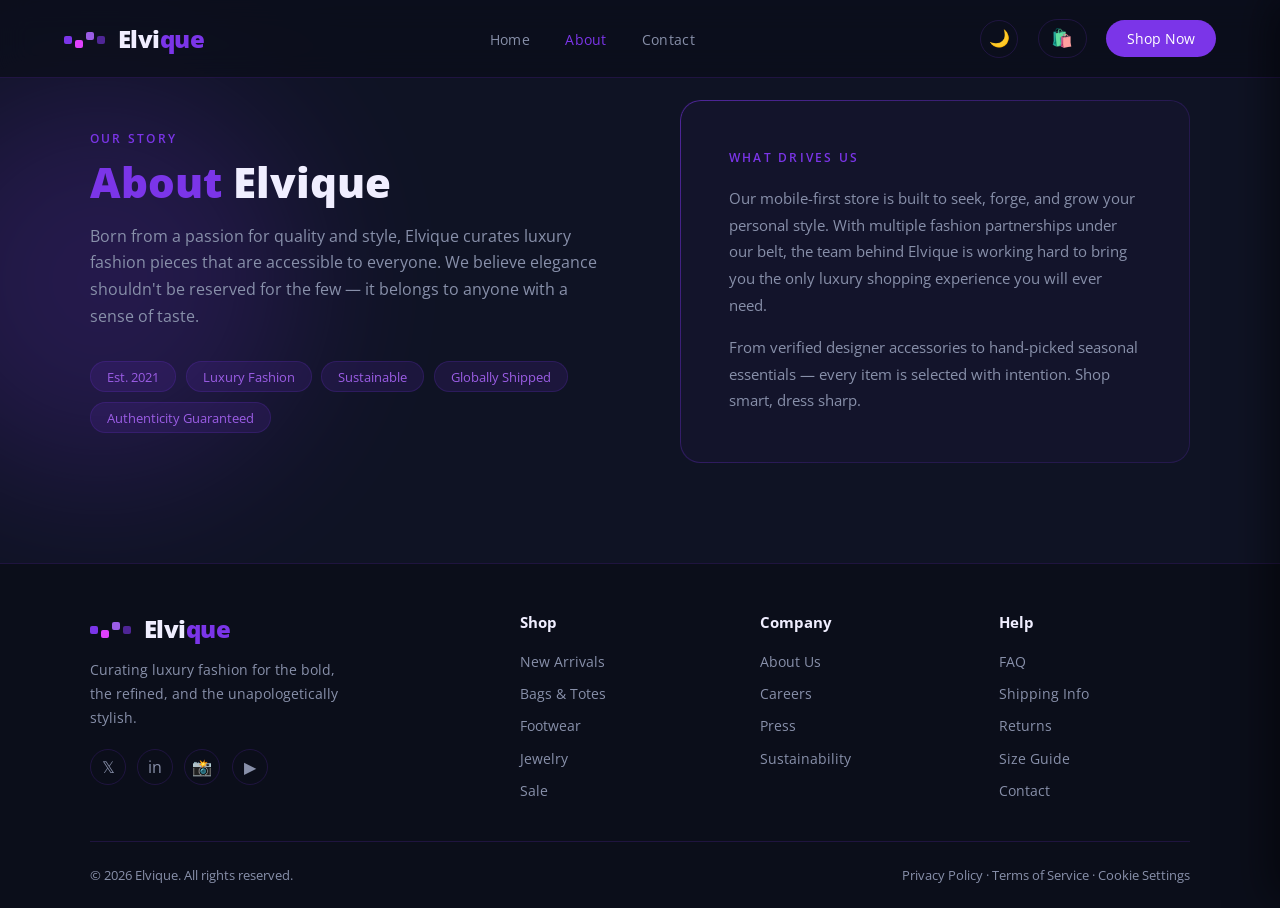
==== commit c2af2f6c: "product page added, light mode added and webhook basic auth activated" ====
--- a/about.html
+++ b/about.html
@@ -11,7 +11,7 @@
 
 <!-- NAV -->
 <nav id="navbar">
-  <div class="logo">
+  <div class="logo" onclick="window.location.href='index.html'" style="cursor: pointer;">
     <span class="logo-icon">
       <span></span><span></span><span></span><span></span>
     </span>
@@ -23,6 +23,10 @@
     <li><a href="contact.html">Contact</a></li>
   </ul>
   <div class="nav-right-group">
+    <button class="theme-toggle" id="themeToggle" onclick="toggleTheme()" aria-label="Toggle theme">
+        <span class="icon-moon">🌙</span>
+        <span class="icon-sun">☀️</span>
+      </button>
     <button class="nav-cart-btn" onclick="toggleCartDrawer(true)" aria-label="Open Cart">
       <span class="nav-cart-icon">🛍️</span>
       <span class="nav-cart-badge" id="cartBadge">0</span>
--- a/stylesheet.css
+++ b/stylesheet.css
@@ -12,6 +12,151 @@
       --border: rgba(123,53,232,.18);
     }
 
+    /* ── LIGHT MODE THEME ── */
+    body.light-mode {
+      --navy:   #f4f2ff;
+      --dark:   #eae7fb;
+      --card:   #ffffff;
+      --purple: #6c22d6;
+      --violet: #8548d4;
+      --pink:   #c825e8;
+      --white:  #1a1230;
+      --muted:  #6b6880;
+      --border: rgba(108,34,214,.18);
+    }
+
+    /* Nav background in light mode */
+    body.light-mode nav#navbar {
+      background: rgba(244,242,255,.88);
+    }
+
+    /* Mobile nav open state in light mode */
+    body.light-mode .nav-links.mobile-open {
+      background: rgba(244,242,255,.98);
+    }
+
+    /* Product image placeholder in light mode */
+    body.light-mode .product-img {
+      background: linear-gradient(135deg, #e8deff, #d5c6f8);
+    }
+
+    /* Product detail image in light mode */
+    body.light-mode .product-detail-img {
+      background: linear-gradient(135deg, #e8deff, #d5c6f8);
+    }
+
+    /* About box in light mode */
+    body.light-mode .about-box {
+      background: rgba(108,34,214,.04);
+    }
+
+    /* Cart overlay in light mode */
+    body.light-mode .cart-overlay {
+      background: rgba(20,10,50,.45);
+    }
+
+    /* Cart drawer in light mode */
+    body.light-mode .cart-drawer {
+      background: rgba(255,255,255,.97);
+      box-shadow: -10px 0 40px rgba(108,34,214,.15);
+    }
+
+    /* Cart drawer footer in light mode */
+    body.light-mode .cart-drawer-footer {
+      background: rgba(234,231,251,.9);
+    }
+
+    /* Cart item emoji thumbnail in light mode */
+    body.light-mode .cart-item-emoji,
+    body.light-mode .summary-item-emoji {
+      background: var(--dark);
+    }
+
+    /* Cart qty selector in light mode */
+    body.light-mode .cart-qty-selector {
+      background: var(--dark);
+    }
+
+    /* Cart toast in light mode */
+    body.light-mode .cart-toast {
+      background: #ffffff;
+      box-shadow: 0 10px 40px rgba(108,34,214,.18);
+    }
+
+    /* Form inputs in light mode */
+    body.light-mode .form-group input,
+    body.light-mode .form-group textarea,
+    body.light-mode .form-group select,
+    body.light-mode .checkout-input {
+      background: #ffffff;
+      color: var(--white);
+    }
+
+    body.light-mode .checkout-input::placeholder {
+      color: rgba(107,104,128,.5);
+    }
+
+    /* Payment option in light mode */
+    body.light-mode .payment-option {
+      background: var(--dark);
+    }
+
+    /* Success modal in light mode */
+    body.light-mode .success-modal {
+      background: #ffffff;
+      box-shadow: 0 20px 50px rgba(0,0,0,.15);
+    }
+
+    body.light-mode .success-modal-overlay {
+      background: rgba(20,10,50,.6);
+    }
+
+    /* Hamburger spans in light mode */
+    body.light-mode .hamburger span {
+      background: var(--white);
+    }
+
+    /* Product wishlist button in light mode */
+    body.light-mode .product-wish {
+      background: rgba(255,255,255,.85);
+    }
+
+    /* Cart drawer close hover */
+    body.light-mode .cart-drawer-close:hover {
+      background: rgba(0,0,0,.06);
+    }
+
+    /* Blob opacity softened in light mode */
+    body.light-mode .blob {
+      opacity: .18;
+    }
+
+    /* ── THEME TOGGLE BUTTON ── */
+    .theme-toggle {
+      background: transparent;
+      border: 1px solid var(--border);
+      color: var(--white);
+      width: 38px;
+      height: 38px;
+      border-radius: 50%;
+      display: flex;
+      align-items: center;
+      justify-content: center;
+      cursor: pointer;
+      font-size: 1.05rem;
+      transition: background .2s, border-color .2s, transform .2s;
+      flex-shrink: 0;
+    }
+    .theme-toggle:hover {
+      background: rgba(123,53,232,.12);
+      border-color: var(--purple);
+      transform: rotate(20deg) scale(1.08);
+    }
+    .theme-toggle .icon-moon { display: block; }
+    .theme-toggle .icon-sun  { display: none; }
+    body.light-mode .theme-toggle .icon-moon { display: none; }
+    body.light-mode .theme-toggle .icon-sun  { display: block; }
+
     html { scroll-behavior: smooth; }
 
     body {
@@ -31,7 +176,7 @@
     }
 
     /* ── NAV ── */
-    nav {
+    nav#navbar {
       position: fixed;
       top: 0; left: 0; right: 0;
       z-index: 100;
@@ -333,6 +478,9 @@
     }
 
     /* ── PRODUCTS ── */
+    #products {
+      background: var(--card);
+    }
     #products .blob.b1 { width: 500px; height: 500px; background: var(--purple); right: -150px; top: 0; opacity: .15; }
 
     .products-header {
@@ -389,6 +537,11 @@
       justify-content: center;
       font-size: 4rem;
       position: relative;
+    }
+    .product-img img {
+      width: 100%;
+      height: 100%;
+      object-fit: cover;
     }
 
     .product-badge {
@@ -497,7 +650,7 @@
 
     /* ── FOOTER ── */
     footer {
-      background: var(--card);
+      background: var(--navy);
       border-top: 1px solid var(--border);
       padding: 3rem 5% 1.5rem;
     }
@@ -1199,6 +1352,149 @@
       transform: translateY(-1px);
     }
     
+    /* ── PRODUCT DETAIL PAGE ── */
+    #product-detail {
+      padding: 7.5rem 5% 4rem;
+      min-height: calc(100vh - 80px);
+      position: relative;
+    }
+
+    .product-detail-wrap {
+      max-width: 1100px;
+      margin: 0 auto;
+    }
+
+    .product-breadcrumb {
+      display: flex;
+      gap: .5rem;
+      font-size: .85rem;
+      color: var(--muted);
+      margin-bottom: 2rem;
+      flex-wrap: wrap;
+    }
+    .product-breadcrumb a { color: var(--muted); text-decoration: none; }
+    .product-breadcrumb a:hover { color: var(--white); }
+
+    .product-detail-grid {
+      display: grid;
+      grid-template-columns: 1fr 1fr;
+      gap: 3rem;
+      align-items: start;
+    }
+
+    .product-detail-gallery { position: relative; }
+
+    .product-detail-img {
+      background: linear-gradient(135deg, #1a1535, #251e4a);
+      border-radius: 20px;
+      overflow: hidden;
+      aspect-ratio: 1;
+      display: flex;
+      align-items: center;
+      justify-content: center;
+      font-size: 6rem;
+    }
+    .product-detail-img img { width: 100%; height: 100%; object-fit: cover; }
+
+    .product-detail-badge {
+      position: absolute;
+      top: 16px;
+      left: 16px;
+    }
+
+    .product-detail-cat {
+      font-size: .75rem;
+      text-transform: uppercase;
+      letter-spacing: .08em;
+      color: var(--muted);
+      margin-bottom: .5rem;
+    }
+
+    .product-detail-title {
+      font-family: "Open Sans", sans-serif;
+      font-size: 2rem;
+      font-weight: 700;
+      margin-bottom: 1rem;
+    }
+
+    .product-detail-price {
+      font-size: 1.5rem;
+      font-weight: 700;
+      margin-bottom: 1.5rem;
+    }
+    .product-detail-price del {
+      color: var(--muted);
+      font-size: 1rem;
+      margin-left: .6rem;
+      font-weight: 400;
+    }
+
+    .product-detail-desc {
+      color: var(--muted);
+      line-height: 1.7;
+      margin-bottom: 1.5rem;
+    }
+
+    .product-detail-options { margin-bottom: 1.2rem; }
+    .product-detail-options label {
+      display: block;
+      font-size: .85rem;
+      font-weight: 600;
+      margin-bottom: .6rem;
+    }
+
+    .option-pills { display: flex; flex-wrap: wrap; gap: .5rem; }
+    .option-pill {
+      padding: .45rem 1rem;
+      border: 1px solid var(--border);
+      background: var(--card);
+      color: var(--white);
+      border-radius: 8px;
+      cursor: pointer;
+      font-size: .85rem;
+      transition: border-color .2s, background .2s;
+    }
+    .option-pill.active,
+    .option-pill:hover {
+      border-color: var(--purple);
+      background: rgba(123,53,232,.15);
+    }
+
+    .product-detail-actions {
+      display: flex;
+      gap: 1rem;
+      margin: 2rem 0 1.5rem;
+    }
+
+    .product-detail-cart-btn {
+      flex: 1;
+      padding: 1rem;
+      background: linear-gradient(135deg, var(--purple), var(--pink));
+      border: none;
+      border-radius: 12px;
+      color: #fff;
+      font-size: 1rem;
+      font-weight: 600;
+      cursor: pointer;
+      transition: transform .15s;
+    }
+    .product-detail-cart-btn:hover { transform: translateY(-2px); }
+
+    .product-detail-wish-btn {
+      width: 52px;
+      height: 52px;
+      border: 1px solid var(--border);
+      background: var(--card);
+      border-radius: 12px;
+      font-size: 1.3rem;
+      cursor: pointer;
+    }
+
+    @media (max-width: 768px) {
+      .product-detail-grid { grid-template-columns: 1fr; gap: 2rem; }
+      .product-detail-title { font-size: 1.5rem; }
+    }
+
     /* Additional responsive for checkout grid */
     @media (max-width: 900px) {
       .checkout-grid {
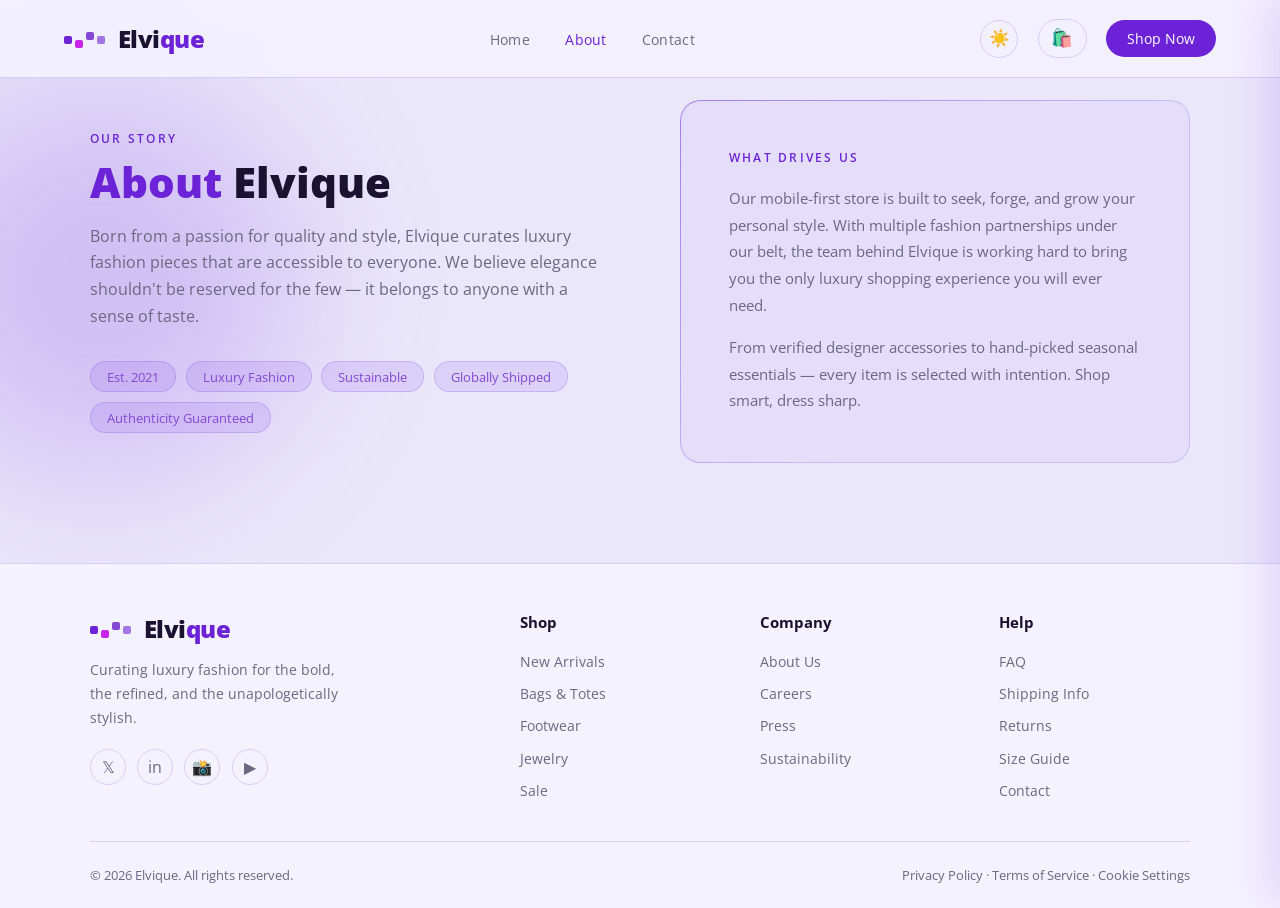
==== commit 06d93446: "bot embedded" ====
--- a/about.html
+++ b/about.html
@@ -4,6 +4,8 @@
   <meta charset="UTF-8" />
   <meta name="viewport" content="width=device-width, initial-scale=1.0" />
   <title>About — Elvique</title>
+  <link rel="icon" href="dots_favicon_light_theme.png" type="image/png" media="(prefers-color-scheme: light)">
+  <link rel="icon" href="dots_favicon_dark_theme.png" type="image/png" media="(prefers-color-scheme: dark)">
   <link href="https://fonts.googleapis.com/css2?family=Open+Sans:ital,wght@0,300..800;1,300..800&display=swap" rel="stylesheet">
   <link rel="stylesheet" href="stylesheet.css" />
 </head>
@@ -138,5 +140,9 @@
 </div>
 
 <script src="script.js"></script>
+
+<!-- Botpress bot -->
+  <script src="bot.js"></script> 
+
 </body>
 </html>
